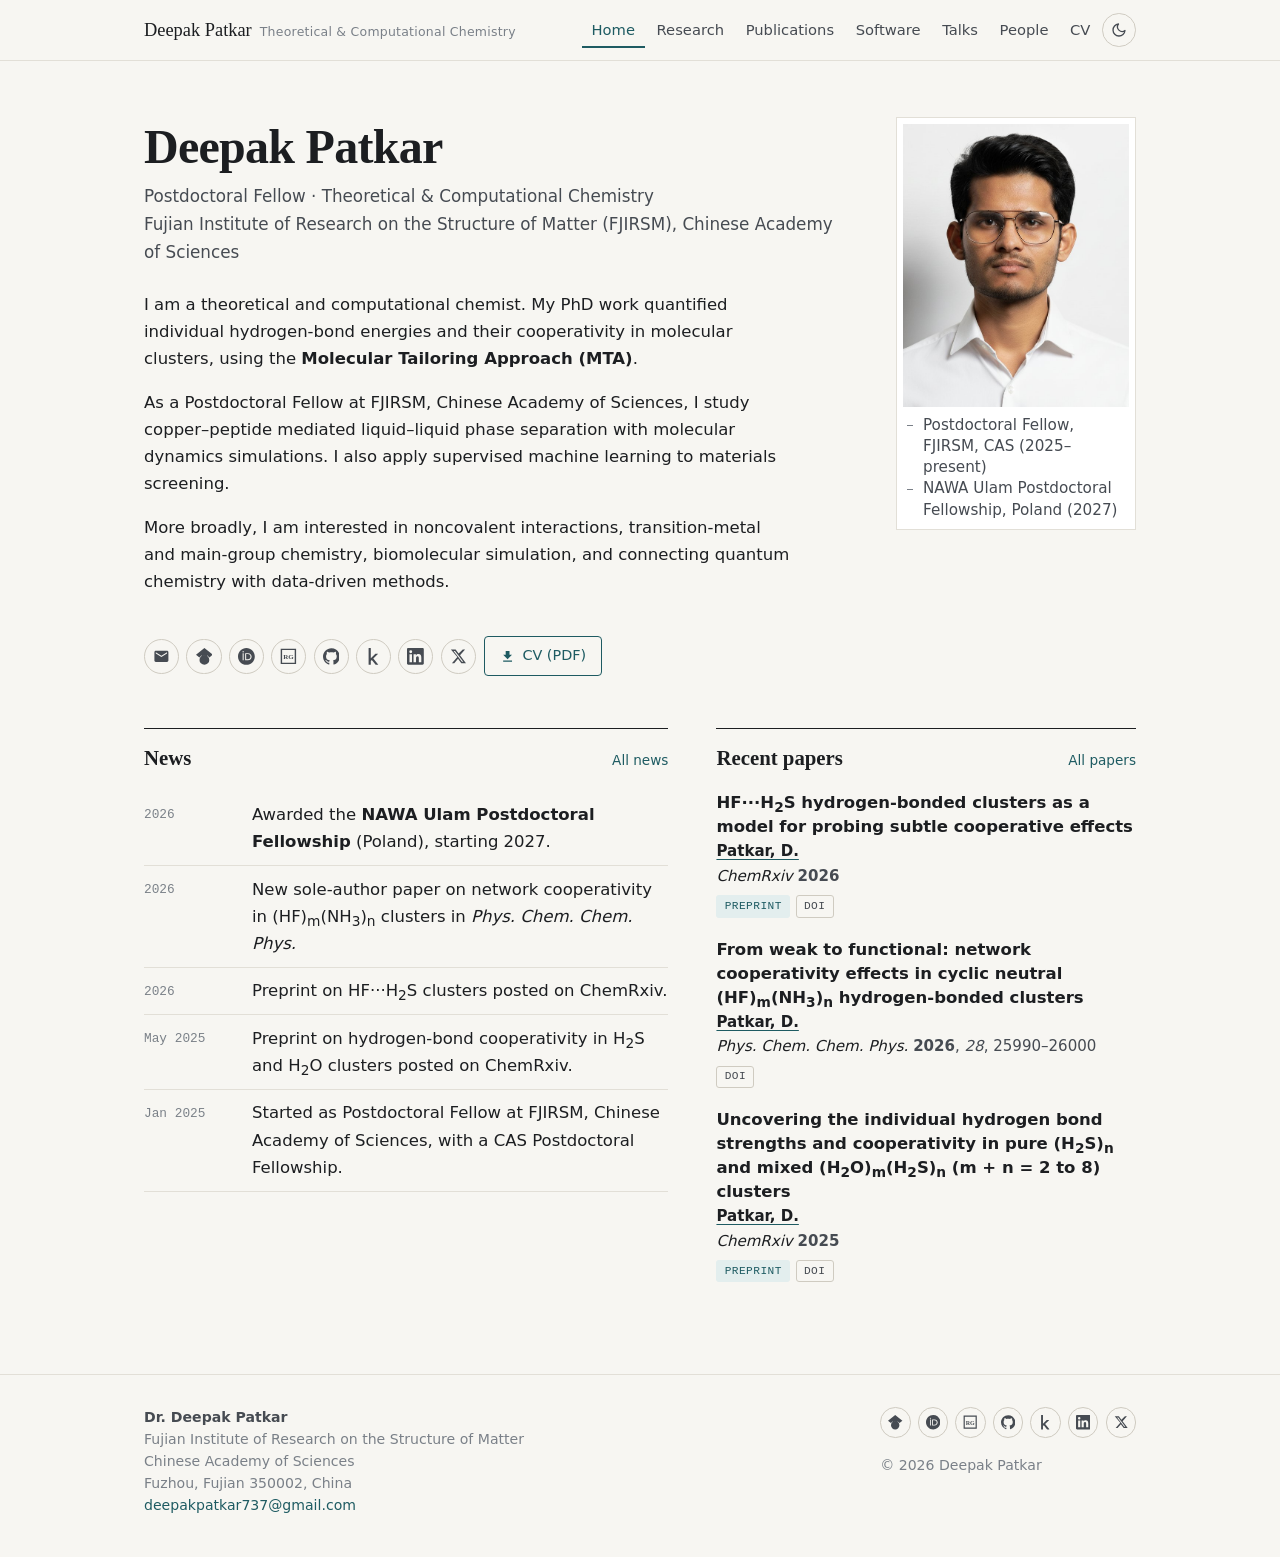
==== blog.html @ 8263b2f5 "Redesign site: multi-page layout driven by data files - One page per topic (home, research, publicat" ====
<!doctype html>
<html lang="en">
<head>
<meta charset="utf-8">
<meta name="viewport" content="width=device-width, initial-scale=1">
<title>Blog &middot; Deepak Patkar</title>
<meta name="description" content="Blog.">
<link rel="icon" href="assets/img/favicon.svg" type="image/svg+xml">
<link rel="stylesheet" href="assets/css/style.css">
<script>try{document.documentElement.dataset.theme=localStorage.getItem("theme")||(matchMedia("(prefers-color-scheme: dark)").matches?"dark":"light")}catch(e){}</script>
</head>
<body data-page="blog">
<a class="skip" href="#main">Skip to content</a>
<header class="site-header"></header>
<main id="main" class="wrap"><noscript>This site needs JavaScript. The <a href="DP_CV.pdf">CV (PDF)</a> has the same information.</noscript></main>
<footer class="site-footer"></footer>
<script src="data/config.js"></script>
<script src="data/profile.js"></script>
<script src="data/publications.js"></script>
<script src="data/news.js"></script>
<script src="data/talks.js"></script>
<script src="data/people.js"></script>
<script src="data/software.js"></script>
<script src="data/cv.js"></script>
<script src="data/later.js"></script>
<script src="assets/js/site.js"></script>
</body>
</html>
---- assets/css/style.css ----
/* ==========================================================================
   Deepak Patkar - site styles
   Colours and fonts are set once in :root below. Change them there.
   No external fonts: system fonts load fast everywhere, including China.
   ========================================================================== */

:root {
  --bg:        #f7f6f2;
  --surface:   #ffffff;
  --ink:       #1c1e21;
  --ink-2:     #464b52;
  --ink-3:     #7a8088;
  --rule:      #e2dfd7;
  --rule-2:    #cfcbc1;
  --accent:    #1e5b62;
  --accent-2:  #2c7a83;
  --accent-bg: #e3eeee;
  --mark:      #fff3c4;

  --serif: "Iowan Old Style", "Palatino Linotype", Palatino, "Book Antiqua", Georgia, "Noto Serif", serif;
  --sans:  system-ui, -apple-system, "Segoe UI", Roboto, "Helvetica Neue", Arial, "PingFang SC", "Microsoft YaHei", sans-serif;
  --mono:  ui-monospace, "Cascadia Mono", "SF Mono", Menlo, Consolas, monospace;

  --wide: 1040px;
  --text: 720px;
  --radius: 4px;
}

[data-theme="dark"] {
  --bg:        #131518;
  --surface:   #1a1d21;
  --ink:       #e7e5e0;
  --ink-2:     #b6bac0;
  --ink-3:     #8a9098;
  --rule:      #2a2e34;
  --rule-2:    #3a3f46;
  --accent:    #7cc1c8;
  --accent-2:  #9ad3d9;
  --accent-bg: #1d3033;
  --mark:      #4a4020;
}

*, *::before, *::after { box-sizing: border-box; }
html { -webkit-text-size-adjust: 100%; scroll-padding-top: 5rem; }
body {
  margin: 0;
  background: var(--bg);
  color: var(--ink);
  font: 16.5px/1.65 var(--sans);
  text-rendering: optimizeLegibility;
}
img { max-width: 100%; height: auto; display: block; }
a { color: var(--accent); text-decoration: none; }
a:hover { text-decoration: underline; text-underline-offset: 3px; }
:focus-visible { outline: 2px solid var(--accent); outline-offset: 2px; }
sub, sup { line-height: 0; }
h1, h2, h3 { font-family: var(--serif); font-weight: 600; line-height: 1.25; color: var(--ink); }
p { margin: 0 0 1em; }

.wrap { max-width: var(--wide); margin: 0 auto; padding: 0 1.5rem; }
.skip { position: absolute; left: -999px; }
.skip:focus { left: 1rem; top: 1rem; background: var(--surface); padding: .5rem 1rem; z-index: 10; }

/* ---------- header ---------- */
.site-header {
  position: sticky; top: 0; z-index: 5;
  background: color-mix(in srgb, var(--bg) 92%, transparent);
  backdrop-filter: saturate(1.2) blur(6px);
  border-bottom: 1px solid var(--rule);
}
.site-header .wrap { display: flex; align-items: center; gap: 1.5rem; height: 3.75rem; }
.brand { font-family: var(--serif); font-size: 1.15rem; color: var(--ink); white-space: nowrap; }
.brand:hover { text-decoration: none; }
.brand small { font-family: var(--sans); font-size: .78rem; color: var(--ink-3); margin-left: .5rem; letter-spacing: .02em; }
.nav { margin-left: auto; display: flex; gap: .15rem; align-items: center; }
.nav a { color: var(--ink-2); font-size: .92rem; padding: .35rem .6rem; border-radius: var(--radius); }
.nav a:hover { color: var(--ink); background: var(--rule); text-decoration: none; }
.nav a[aria-current="page"] { color: var(--accent); box-shadow: inset 0 -2px 0 var(--accent); border-radius: 0; }
.icon-btn {
  display: inline-grid; place-items: center; width: 2.1rem; height: 2.1rem;
  border: 1px solid var(--rule-2); border-radius: 50%; background: transparent; color: var(--ink-2); cursor: pointer;
}
.icon-btn:hover { color: var(--ink); border-color: var(--ink-3); }
.icon-btn svg { width: 1rem; height: 1rem; }
.menu-btn { display: none; margin-left: auto; font: inherit; font-size: .9rem; background: none; border: 1px solid var(--rule-2); border-radius: var(--radius); padding: .3rem .7rem; color: var(--ink); cursor: pointer; }

@media (max-width: 860px) {
  .menu-btn { display: block; }
  .nav { display: none; position: absolute; top: 3.75rem; left: 0; right: 0; flex-direction: column; align-items: stretch;
         background: var(--bg); border-bottom: 1px solid var(--rule); padding: .5rem 1.5rem 1rem; }
  .nav.open { display: flex; }
  .nav a { padding: .6rem 0; border-bottom: 1px solid var(--rule); border-radius: 0; }
  .nav a[aria-current="page"] { box-shadow: none; }
  .nav .icon-btn { margin-top: .75rem; }
}

/* ---------- page heading ---------- */
main.wrap { padding-top: 3.5rem; padding-bottom: 4.5rem; min-height: 60vh; }
[hidden] { display: none !important; }
.page-head { margin-bottom: 2.5rem; max-width: var(--text); }
.page-head h1 { font-size: clamp(2rem, 4vw, 2.6rem); margin: 0 0 .5rem; letter-spacing: -.01em; }
.page-head p { color: var(--ink-2); margin: 0; font-size: 1.05rem; }

.section { margin-top: 3.25rem; }
.section > h2 {
  font-size: 1.3rem; margin: 0 0 1.25rem; padding-top: 1rem;
  border-top: 1px solid var(--ink); display: flex; align-items: baseline; gap: 1rem;
}
.section > h2 .more { margin-left: auto; font-family: var(--sans); font-size: .85rem; font-weight: 400; }
.muted { color: var(--ink-3); }
.small { font-size: .88rem; }

/* ---------- home ---------- */
.intro { display: grid; grid-template-columns: minmax(0, 1fr) 240px; gap: 3rem; align-items: start; }
.intro h1 { font-size: clamp(2.2rem, 5vw, 3rem); margin: 0; letter-spacing: -.015em; }
.intro .role { margin: .4rem 0 1.5rem; color: var(--ink-2); font-size: 1.05rem; }
.intro .role a { color: inherit; border-bottom: 1px solid var(--rule-2); }
.intro .role a:hover { text-decoration: none; border-color: var(--accent); }
.intro .about p { max-width: 62ch; }
.portrait { margin: 0; border: 1px solid var(--rule); background: var(--surface); padding: 6px; }
.portrait img { aspect-ratio: 4 / 5; object-fit: cover; width: 100%; }
.portrait figcaption { font-size: .8rem; color: var(--ink-3); padding: .5rem .25rem .1rem; line-height: 1.4; }
@media (max-width: 760px) {
  .intro { grid-template-columns: 1fr; gap: 1.5rem; }
  .intro .portrait { max-width: 200px; order: -1; }
}

.links { display: flex; flex-wrap: wrap; gap: .45rem; margin: 1.5rem 0 0; padding: 0; list-style: none; align-items: center; }
.links a { display: inline-grid; place-items: center; width: 2.2rem; height: 2.2rem; border: 1px solid var(--rule-2); border-radius: 50%; color: var(--ink-2); }
.links a:hover { color: var(--accent); border-color: var(--accent); text-decoration: none; }
.links svg { width: 1.05rem; height: 1.05rem; fill: currentColor; }
.btn {
  display: inline-flex; align-items: center; gap: .45rem; font-size: .9rem; padding: .45rem .95rem;
  border: 1px solid var(--accent); color: var(--accent); border-radius: var(--radius); background: transparent;
}
.btn:hover { background: var(--accent); color: var(--bg); text-decoration: none; }
.btn svg { width: .95rem; height: .95rem; fill: currentColor; }
.links .btn { margin-left: .4rem; }

.notice { border-left: 3px solid var(--accent); background: var(--accent-bg); padding: .8rem 1rem; margin: 2rem 0 0; }
.notice p { margin: 0; }

.two-col { display: grid; grid-template-columns: minmax(0, 1.25fr) minmax(0, 1fr); gap: 3rem; }
@media (max-width: 860px) { .two-col { grid-template-columns: 1fr; gap: 0; } }

.currently { list-style: none; padding: 0; margin: 1.25rem 0 0; font-size: .95rem; color: var(--ink-2); }
.currently li { padding-left: 1rem; position: relative; }
.currently li::before { content: ""; position: absolute; left: 0; top: .7em; width: .4rem; height: 1px; background: var(--ink-3); }

/* ---------- dated rows (news, CV, talks) ---------- */
.rows { list-style: none; margin: 0; padding: 0; }
.rows > li { display: grid; grid-template-columns: 8.5rem minmax(0, 1fr); gap: 1.25rem; padding: .85rem 0; border-bottom: 1px solid var(--rule); }
.rows > li:first-child { padding-top: 0; }
.rows .when { font-family: var(--mono); font-size: .8rem; color: var(--ink-3); padding-top: .2rem; }
.rows .what { font-weight: 600; }
.rows .where { color: var(--ink-2); }
.rows .detail { color: var(--ink-2); font-size: .94rem; margin-top: .25rem; }
.rows.compact > li { grid-template-columns: 5.5rem minmax(0, 1fr); padding: .6rem 0; }
@media (max-width: 560px) {
  .rows > li, .rows.compact > li { grid-template-columns: 1fr; gap: .1rem; }
}

/* ---------- publications ---------- */
.stats { display: flex; flex-wrap: wrap; gap: 2.5rem; margin: 0 0 2rem; padding: 1rem 0; border-top: 1px solid var(--rule); border-bottom: 1px solid var(--rule); }
.stats div { display: flex; flex-direction: column; }
.stats b { font-family: var(--serif); font-size: 1.9rem; font-weight: 600; line-height: 1.1; }
.stats span { font-size: .82rem; color: var(--ink-3); }
.stats .note { margin-left: auto; align-self: end; font-size: .8rem; color: var(--ink-3); }

.controls { display: flex; flex-wrap: wrap; gap: .75rem; align-items: center; margin-bottom: 1.5rem; }
.controls input[type="search"], .controls select {
  font: inherit; font-size: .92rem; color: var(--ink); background: var(--surface);
  border: 1px solid var(--rule-2); border-radius: var(--radius); padding: .45rem .7rem;
}
.controls input[type="search"] { flex: 1 1 260px; }
.chips { display: flex; gap: .35rem; flex-wrap: wrap; }
.chip {
  font: inherit; font-size: .85rem; padding: .3rem .75rem; border-radius: 99px; cursor: pointer;
  border: 1px solid var(--rule-2); background: transparent; color: var(--ink-2);
}
.chip[aria-pressed="true"] { background: var(--ink); border-color: var(--ink); color: var(--bg); }

.year-group { display: grid; grid-template-columns: 5rem minmax(0, 1fr); gap: 1.25rem; border-top: 1px solid var(--rule); padding-top: 1rem; margin-top: 1rem; }
.year-group > h3 { font-size: 1.35rem; color: var(--ink-3); margin: 0; font-weight: 500; }
@media (max-width: 560px) { .year-group { grid-template-columns: 1fr; gap: .25rem; } }
.pubs { list-style: none; margin: 0; padding: 0; counter-reset: none; }
.pub { padding: 0 0 1.25rem; position: relative; }
.pub .n { position: absolute; left: -2.5rem; top: .1rem; font-family: var(--mono); font-size: .78rem; color: var(--ink-3); width: 2rem; text-align: right; }
@media (max-width: 1140px) { .pub .n { position: static; display: inline; margin-right: .4rem; } }
.pub .title { font-weight: 600; color: var(--ink); line-height: 1.45; }
.pub .authors { color: var(--ink-2); font-size: .94rem; }
.pub .authors .me { color: var(--ink); font-weight: 600; text-decoration: underline; text-decoration-color: var(--accent); text-underline-offset: 3px; }
.pub .venue { font-size: .94rem; color: var(--ink-2); }
.pub .venue em { color: var(--ink); }
.pub .actions { display: flex; flex-wrap: wrap; gap: .35rem; margin-top: .4rem; align-items: center; }
.tag {
  font-family: var(--mono); font-size: .7rem; letter-spacing: .04em; text-transform: uppercase;
  padding: .12rem .45rem; border: 1px solid var(--rule-2); border-radius: 3px; color: var(--ink-2); background: transparent;
  cursor: pointer; line-height: 1.5;
}
a.tag:hover, button.tag:hover { border-color: var(--accent); color: var(--accent); text-decoration: none; }
.tag.flag { border-color: transparent; background: var(--accent-bg); color: var(--accent); cursor: default; }
.bib { display: none; margin: .6rem 0 0; padding: .75rem; font: .78rem/1.5 var(--mono); background: var(--surface); border: 1px solid var(--rule); overflow-x: auto; white-space: pre; }
.bib.open { display: block; }
.empty { color: var(--ink-3); padding: 1rem 0; }

/* ---------- research ---------- */
.theme { display: grid; grid-template-columns: minmax(0, 1fr) 200px; gap: 2rem; padding: 1.75rem 0; border-top: 1px solid var(--rule); }
.theme:first-of-type { border-top: 1px solid var(--ink); }
.theme h2 { font-size: 1.35rem; margin: 0 0 .25rem; }
.theme .period { font-family: var(--mono); font-size: .78rem; color: var(--ink-3); margin-bottom: .75rem; }
.theme p { color: var(--ink-2); max-width: 64ch; }
.theme figure { margin: 0; border: 1px solid var(--rule); background: #fff; padding: 6px; align-self: start; }
.keywords { display: flex; flex-wrap: wrap; gap: .35rem; margin: .5rem 0 0; padding: 0; list-style: none; }
.keywords li { font-size: .8rem; color: var(--ink-2); border: 1px solid var(--rule-2); border-radius: 99px; padding: .05rem .6rem; }
.theme details { margin-top: 1rem; font-size: .92rem; }
.theme summary { cursor: pointer; color: var(--accent); }
.theme details ol { padding-left: 1.2rem; color: var(--ink-2); }
.theme details li { margin: .4rem 0; }
@media (max-width: 700px) { .theme { grid-template-columns: 1fr; } .theme figure { max-width: 220px; } }

/* ---------- cards (software, people) ---------- */
.grid { display: grid; grid-template-columns: repeat(auto-fill, minmax(290px, 1fr)); gap: 1.25rem; }
.card { background: var(--surface); border: 1px solid var(--rule); border-radius: var(--radius); padding: 1.25rem 1.35rem; }
.card h3 { margin: 0 0 .15rem; font-size: 1.15rem; }
.card .meta { font-size: .82rem; color: var(--ink-3); margin-bottom: .6rem; }
.card p { color: var(--ink-2); font-size: .95rem; }
.card .actions { display: flex; gap: .5rem; flex-wrap: wrap; }

.person { display: grid; grid-template-columns: 76px minmax(0, 1fr); gap: 1rem; align-items: start; }
.person img { width: 76px; height: 92px; object-fit: cover; border-radius: 3px; background: var(--rule); }
.person .ph { width: 76px; height: 92px; border-radius: 3px; background: var(--rule); display: grid; place-items: center; font-family: var(--serif); color: var(--ink-3); font-size: 1.4rem; }
.person h3 { font-size: 1.05rem; margin: 0; }
.person .role { font-family: var(--mono); font-size: .7rem; text-transform: uppercase; letter-spacing: .05em; color: var(--accent); }
.person .org { font-size: .88rem; color: var(--ink-2); line-height: 1.45; margin: .15rem 0 .45rem; }
.person .plinks { font-size: .85rem; display: flex; flex-wrap: wrap; gap: .2rem .8rem; }
.person .mail { font-size: .78rem; color: var(--ink-3); font-family: var(--mono); overflow-wrap: anywhere; margin-top: .2rem; }

.gallery { display: grid; grid-template-columns: repeat(auto-fill, minmax(220px, 1fr)); gap: 1rem; }
.gallery figure { margin: 0; }
.gallery img { width: 100%; aspect-ratio: 4/3; object-fit: cover; border: 1px solid var(--rule); background: #fff; }
.gallery figcaption { font-size: .85rem; color: var(--ink-3); margin-top: .35rem; }

/* ---------- blog ---------- */
.post { max-width: var(--text); padding: 1.5rem 0 2rem; border-top: 1px solid var(--rule); }
.post h2 { margin: 0 0 .25rem; font-size: 1.5rem; }
.post .meta { font-family: var(--mono); font-size: .78rem; color: var(--ink-3); margin-bottom: 1rem; }
.post img { max-width: 260px; border: 1px solid var(--rule); background: #fff; margin: 0 0 1rem; }
.post .refs { font-size: .85rem; color: var(--ink-3); border-top: 1px dashed var(--rule-2); padding-top: .6rem; }

/* ---------- footer ---------- */
.site-footer { border-top: 1px solid var(--rule); padding: 2rem 0 2.5rem; font-size: .88rem; color: var(--ink-3); }
.site-footer .wrap { display: flex; flex-wrap: wrap; gap: 1.5rem 3rem; justify-content: space-between; }
.site-footer address { font-style: normal; line-height: 1.55; }
.site-footer strong { color: var(--ink-2); font-weight: 600; }
.site-footer .links { margin: 0; }
.site-footer .links a { width: 1.9rem; height: 1.9rem; }
.site-footer .links svg { width: .9rem; height: .9rem; }

@media print {
  .site-header, .site-footer, .controls, .actions, .links { display: none !important; }
  body { background: #fff; font-size: 11pt; }
}

/* keep the menu on one line */
.nav a { white-space: nowrap; }
@media (max-width: 1180px) { .brand small { display: none; } }
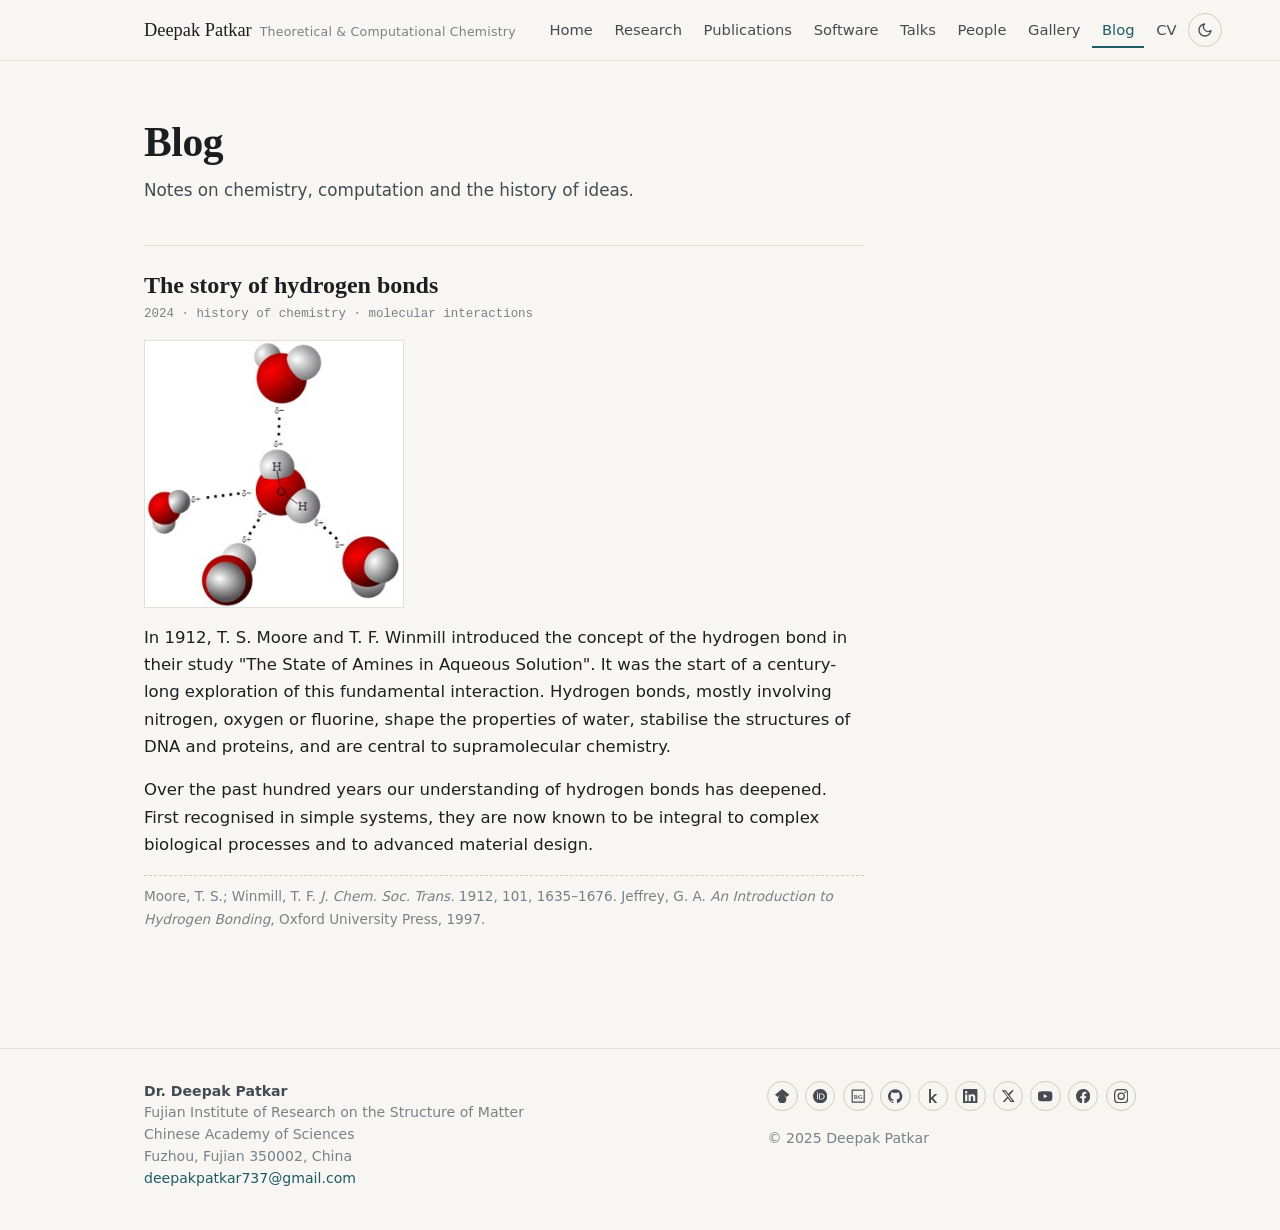
==== commit 4af3fbc5: "Home title, new portrait, research rewrite, gallery and blog pages - Home: 'Dr. Deepak Patkar', 'PhD" ====
--- a/blog.html
+++ b/blog.html
@@ -23,6 +23,7 @@
 <script src="data/software.js"></script>
 <script src="data/cv.js"></script>
 <script src="data/later.js"></script>
+<script src="data/gallery.js"></script>
 <script src="assets/js/site.js"></script>
 </body>
 </html>
--- a/assets/css/style.css
+++ b/assets/css/style.css
@@ -265,3 +265,18 @@
 /* keep the menu on one line */
 .nav a { white-space: nowrap; }
 @media (max-width: 1180px) { .brand small { display: none; } }
+.theme.no-img { grid-template-columns: 1fr; }
+.theme.no-img p { max-width: 75ch; }
+
+/* people: larger portraits */
+.people-grid { grid-template-columns: repeat(auto-fill, minmax(330px, 1fr)); }
+.person { grid-template-columns: 118px minmax(0, 1fr); gap: 1.15rem; }
+.person img, .person .ph { width: 118px; height: 148px; object-fit: cover; object-position: 50% 20%; border-radius: 4px; border: 1px solid var(--rule); }
+
+/* gallery zoom */
+.gallery a { display: block; }
+.gallery a:hover img { border-color: var(--accent); }
+dialog.zoom { border: 0; padding: 0; background: transparent; max-width: 94vw; max-height: 92vh; }
+dialog.zoom::backdrop { background: rgba(10, 12, 14, .82); }
+dialog.zoom img { max-width: 94vw; max-height: 88vh; object-fit: contain; }
+dialog.zoom .icon-btn { position: fixed; top: 1rem; right: 1rem; background: var(--bg); font-size: 1.3rem; }
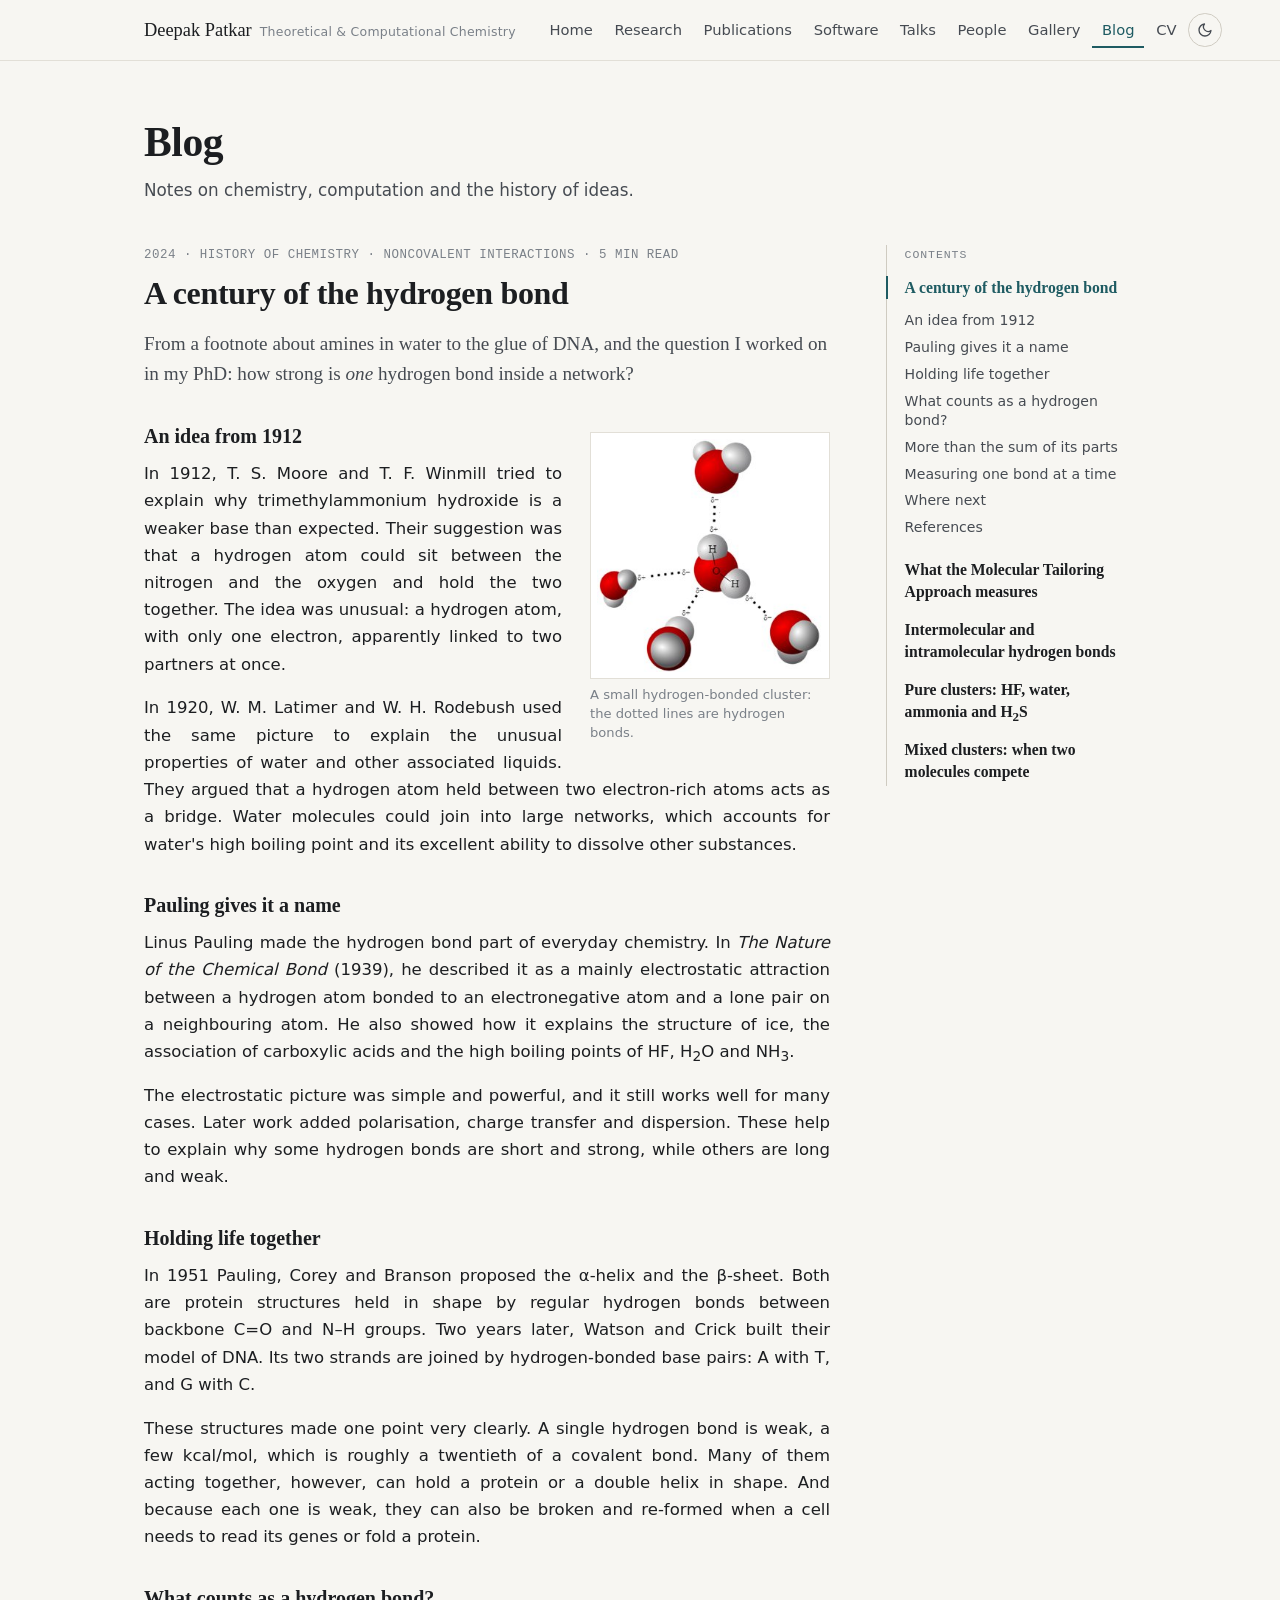
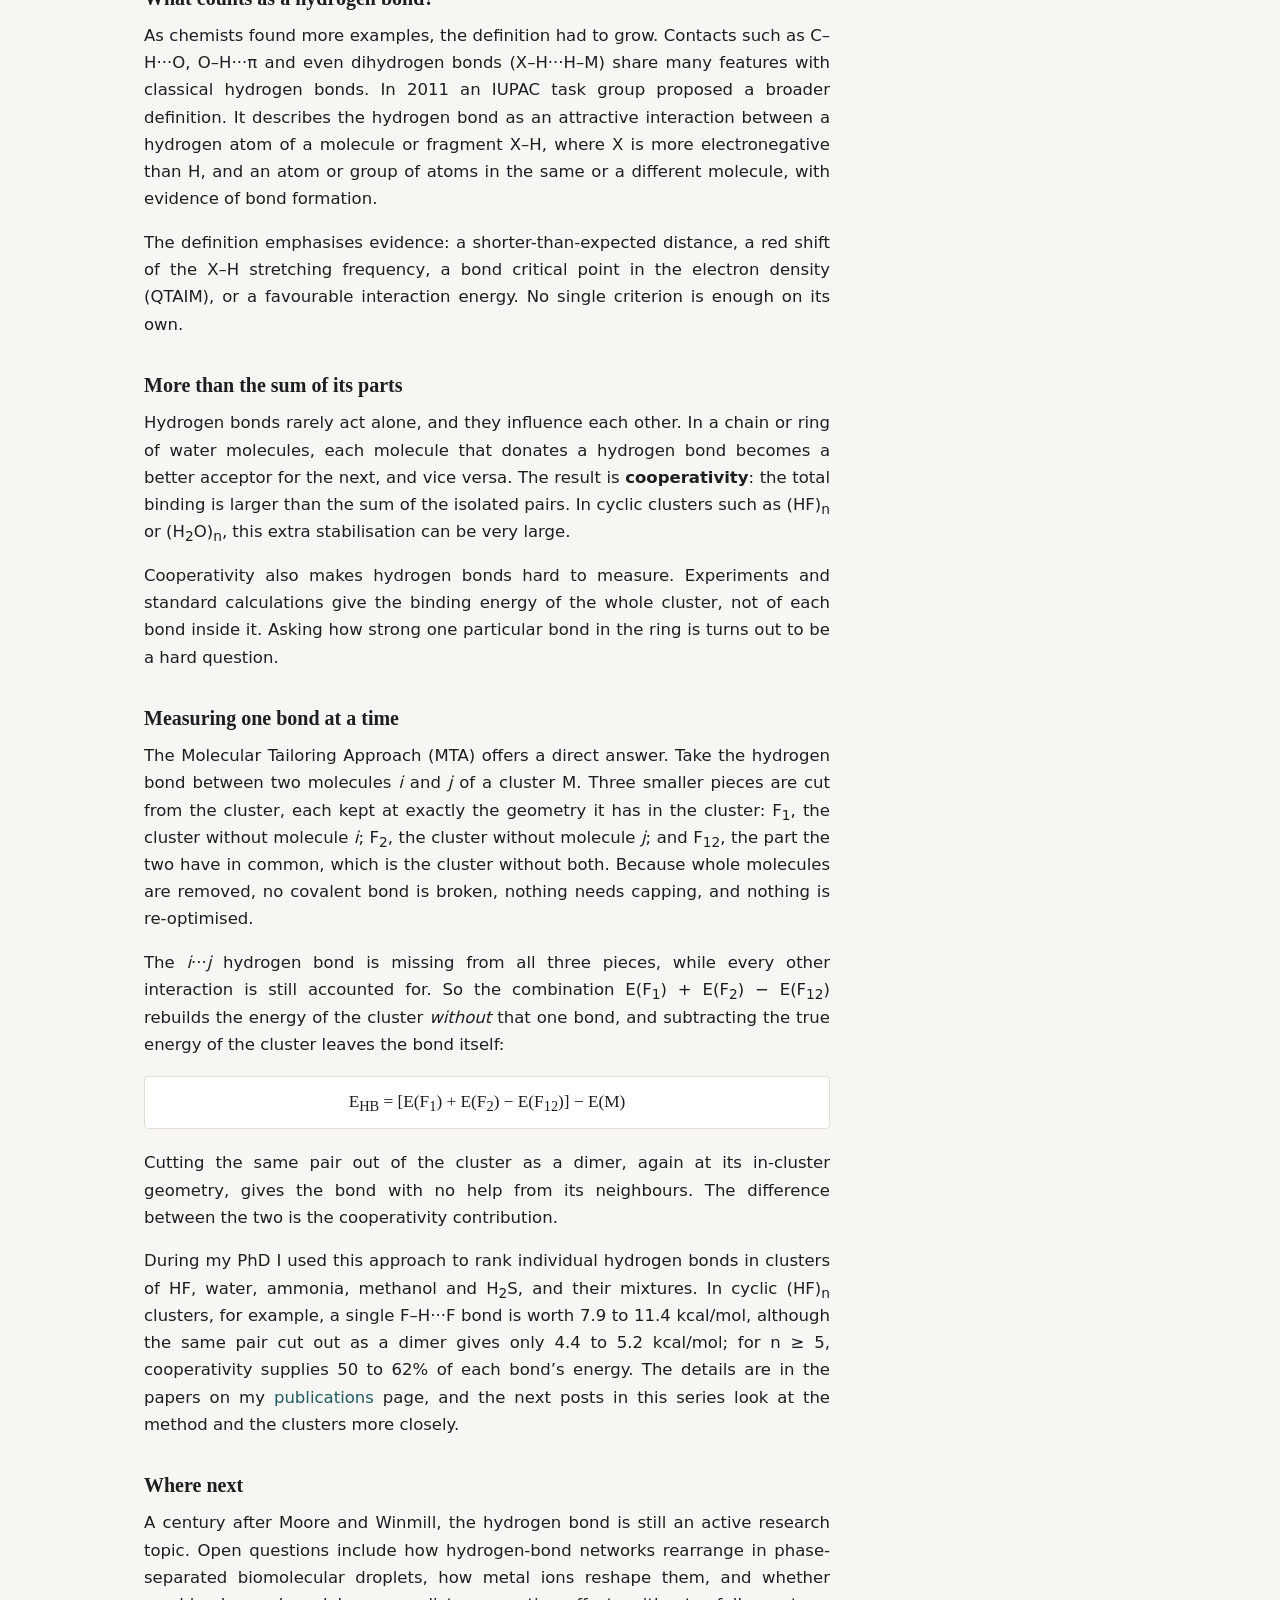
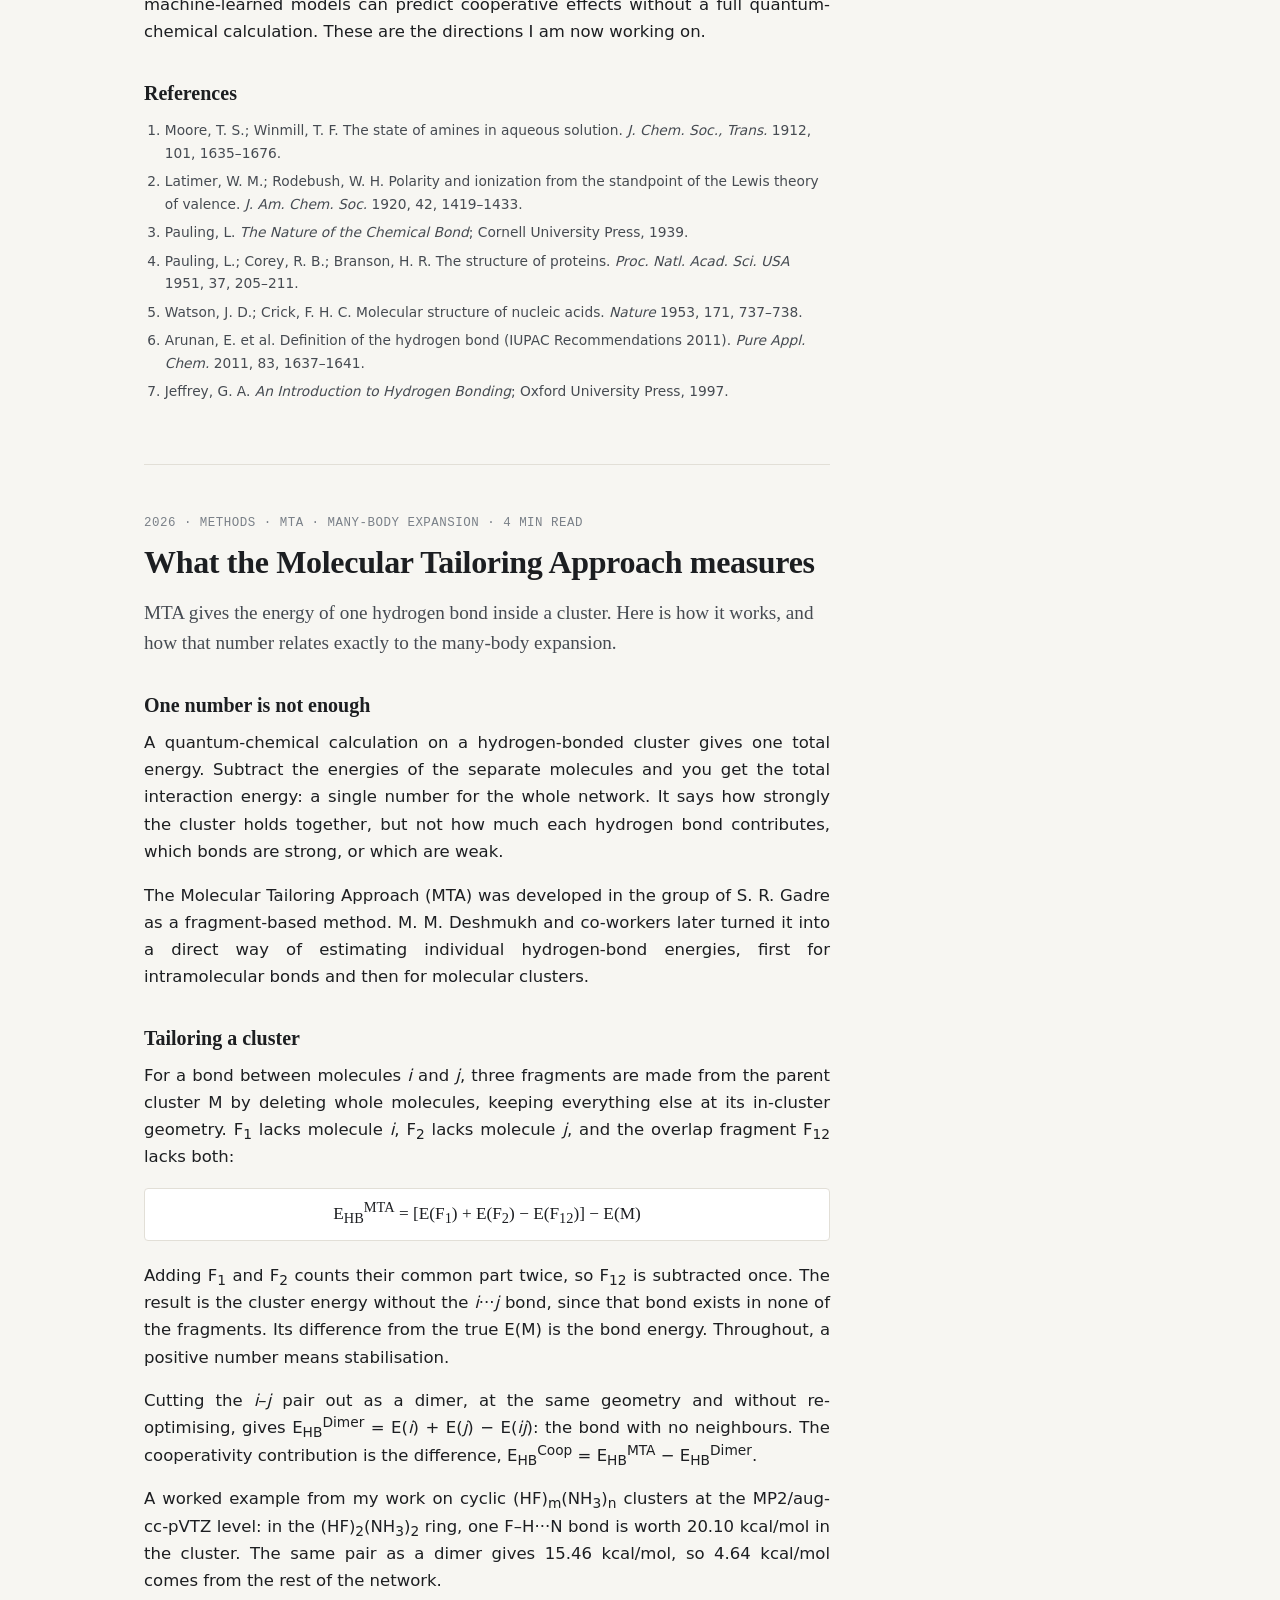
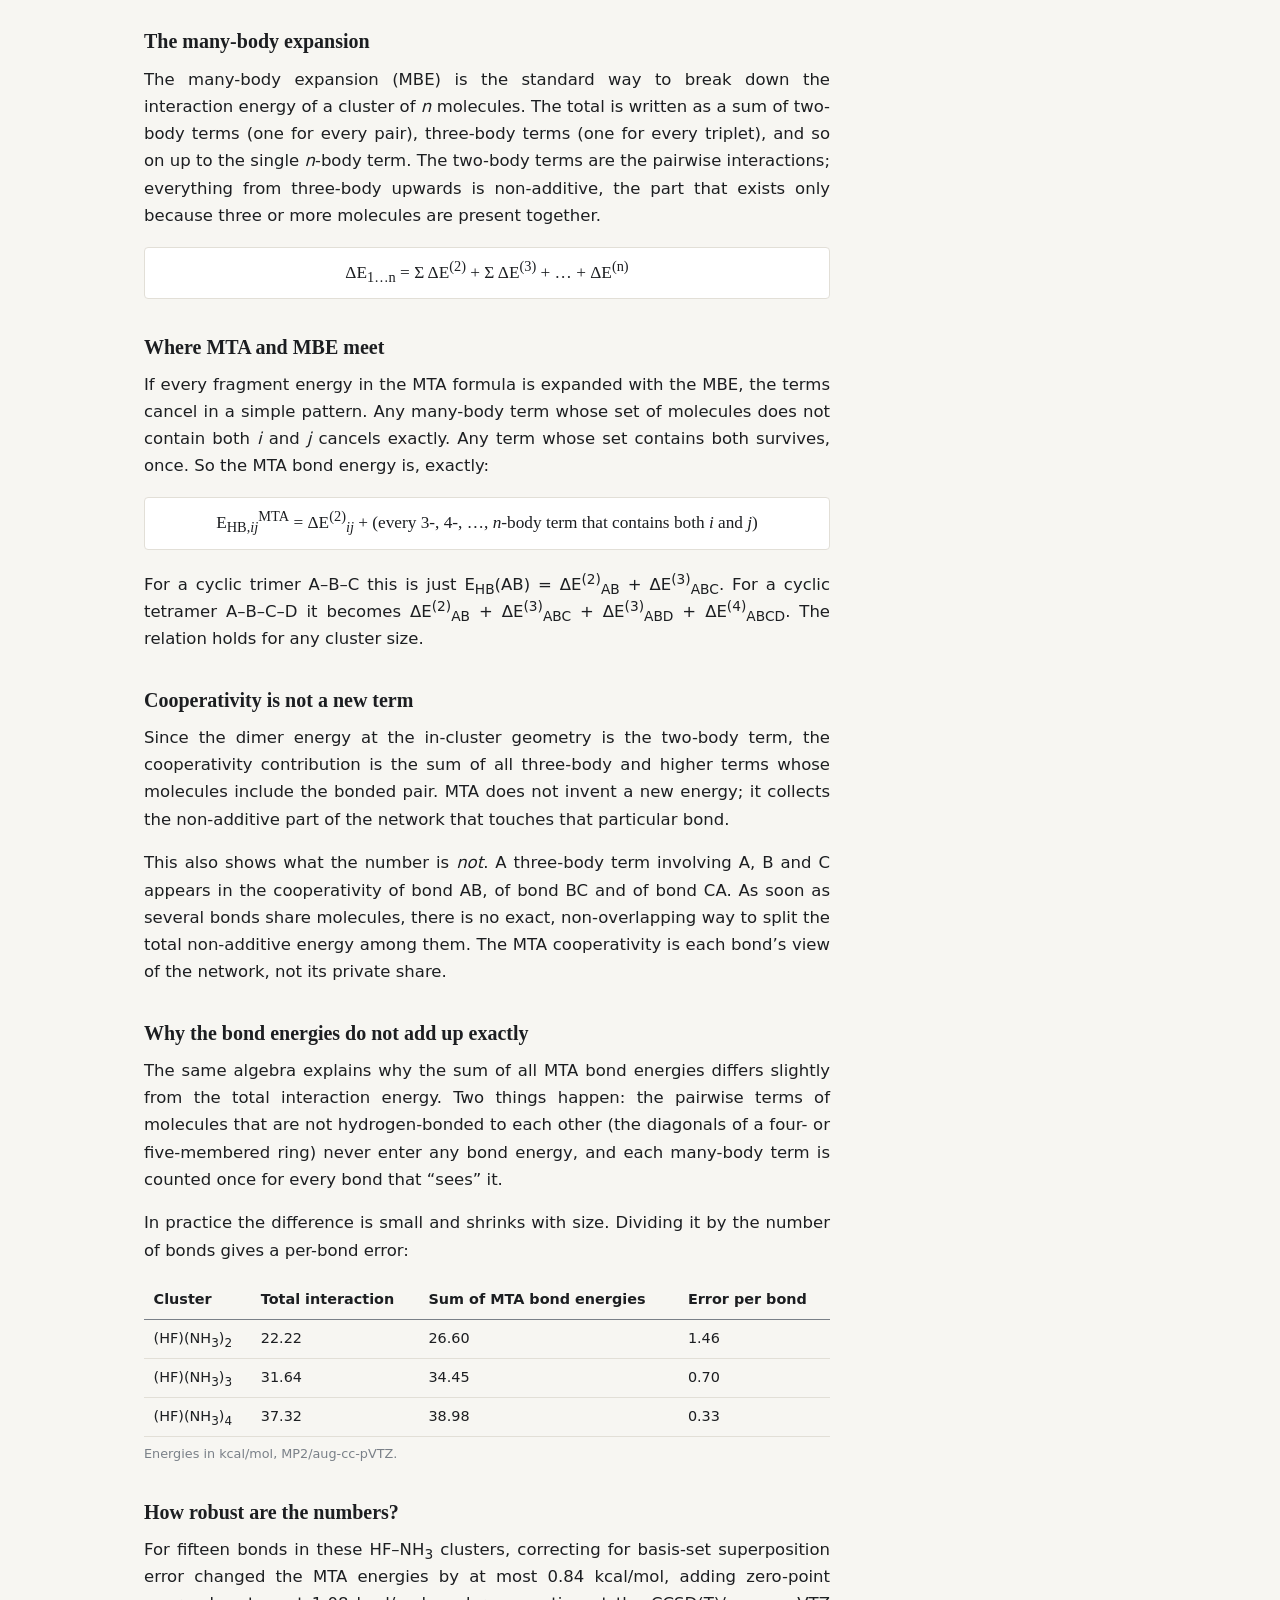
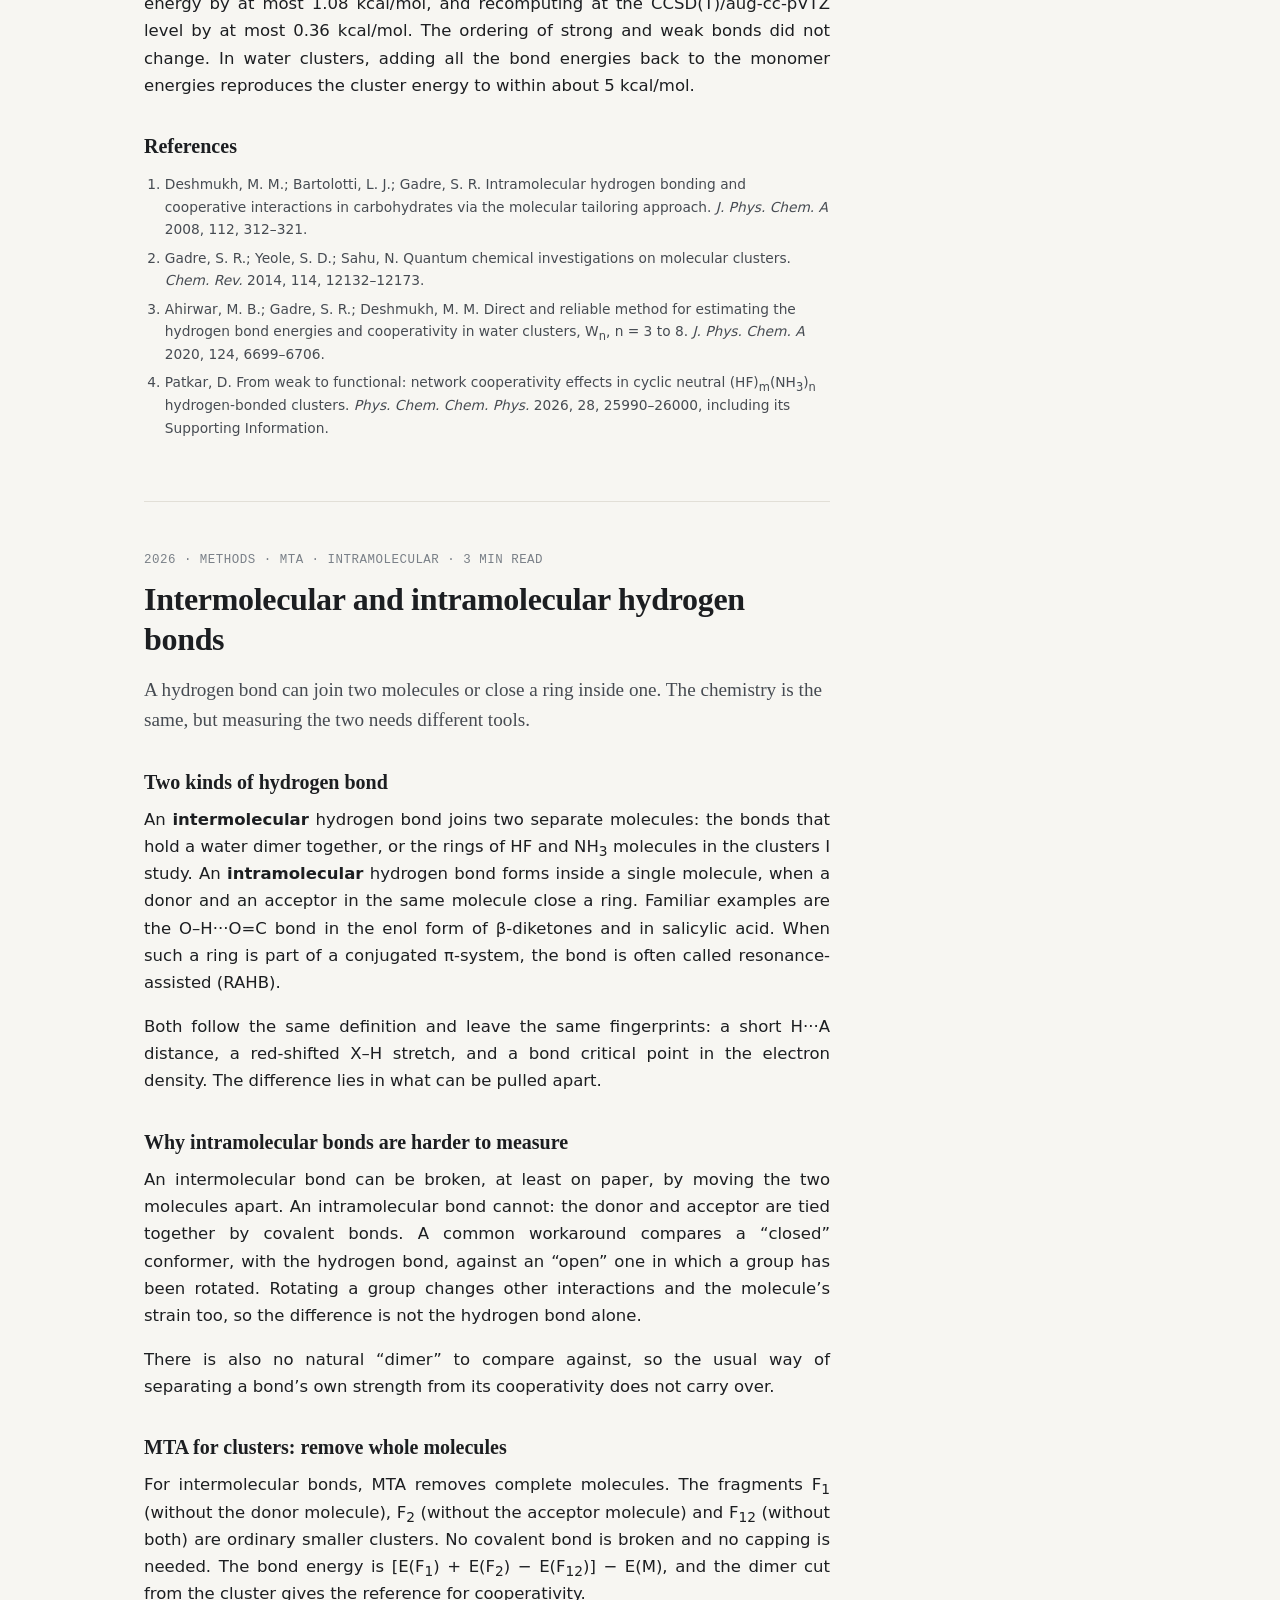
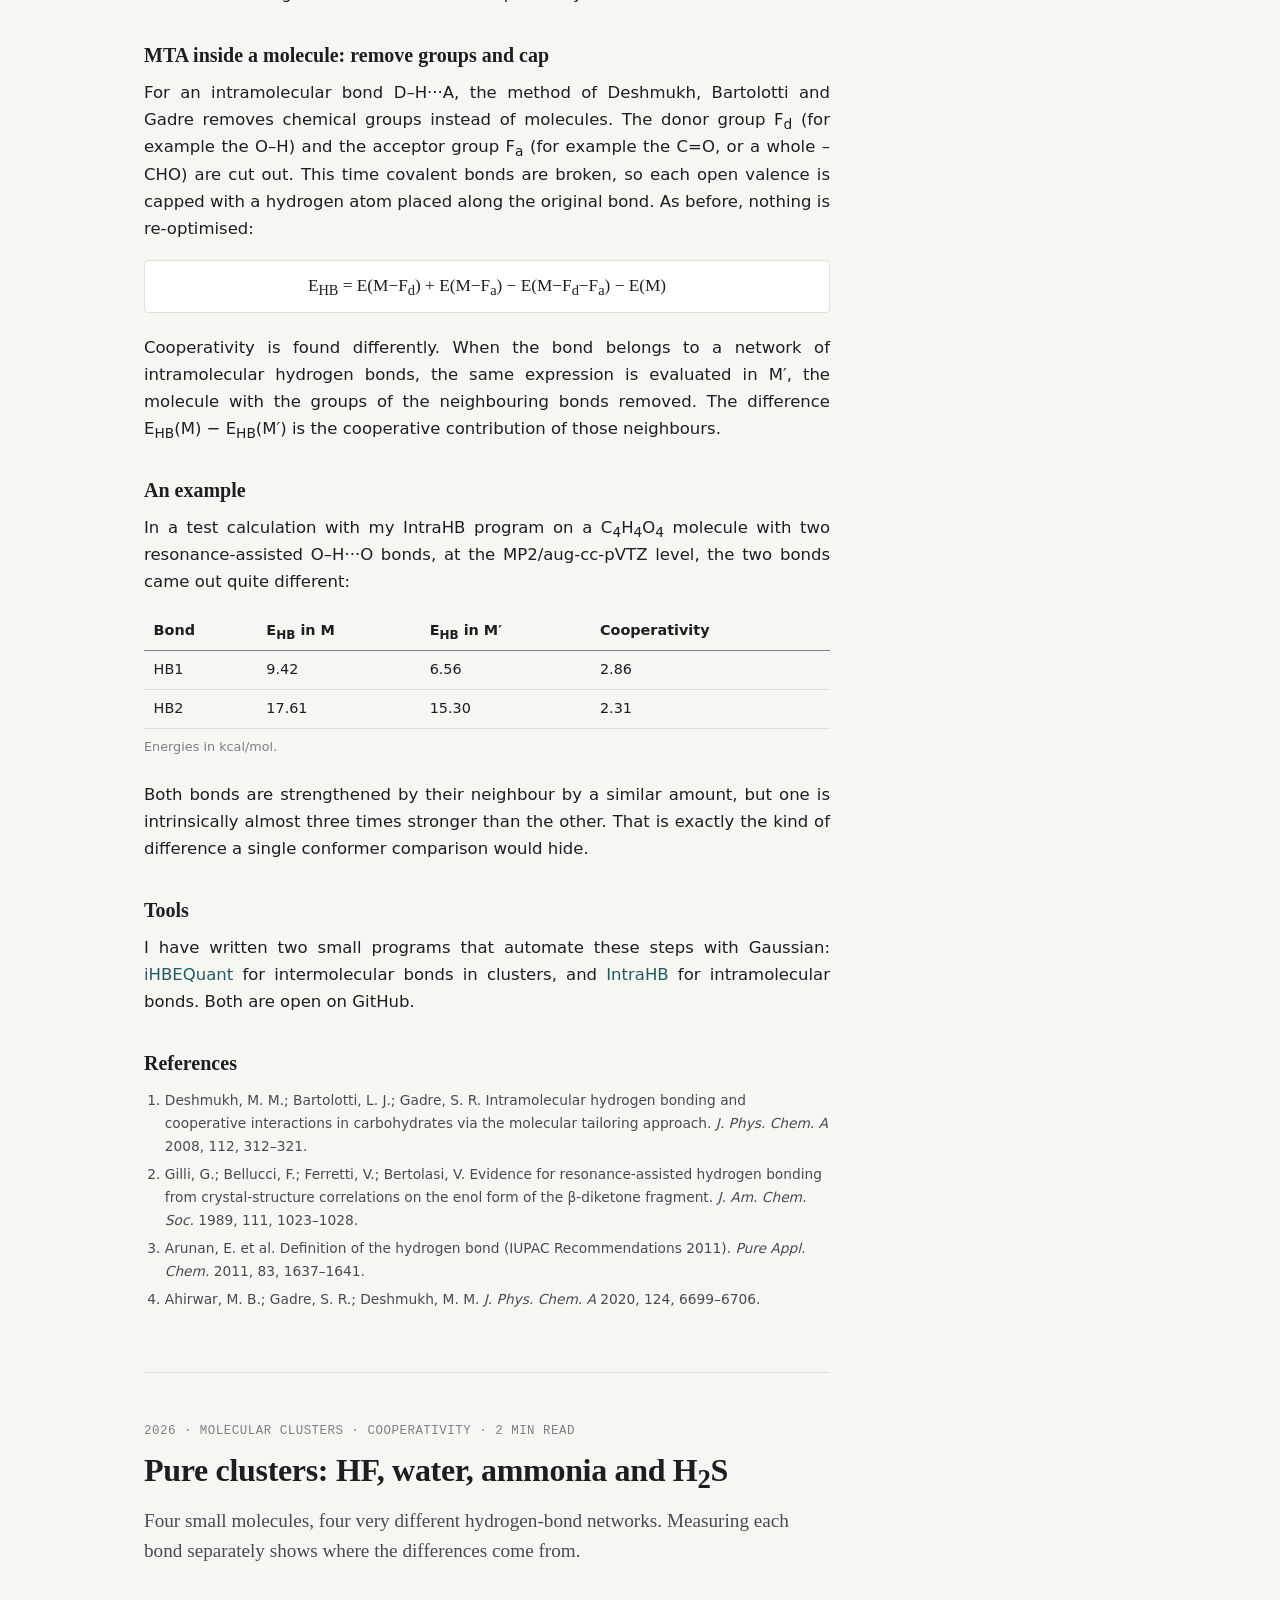
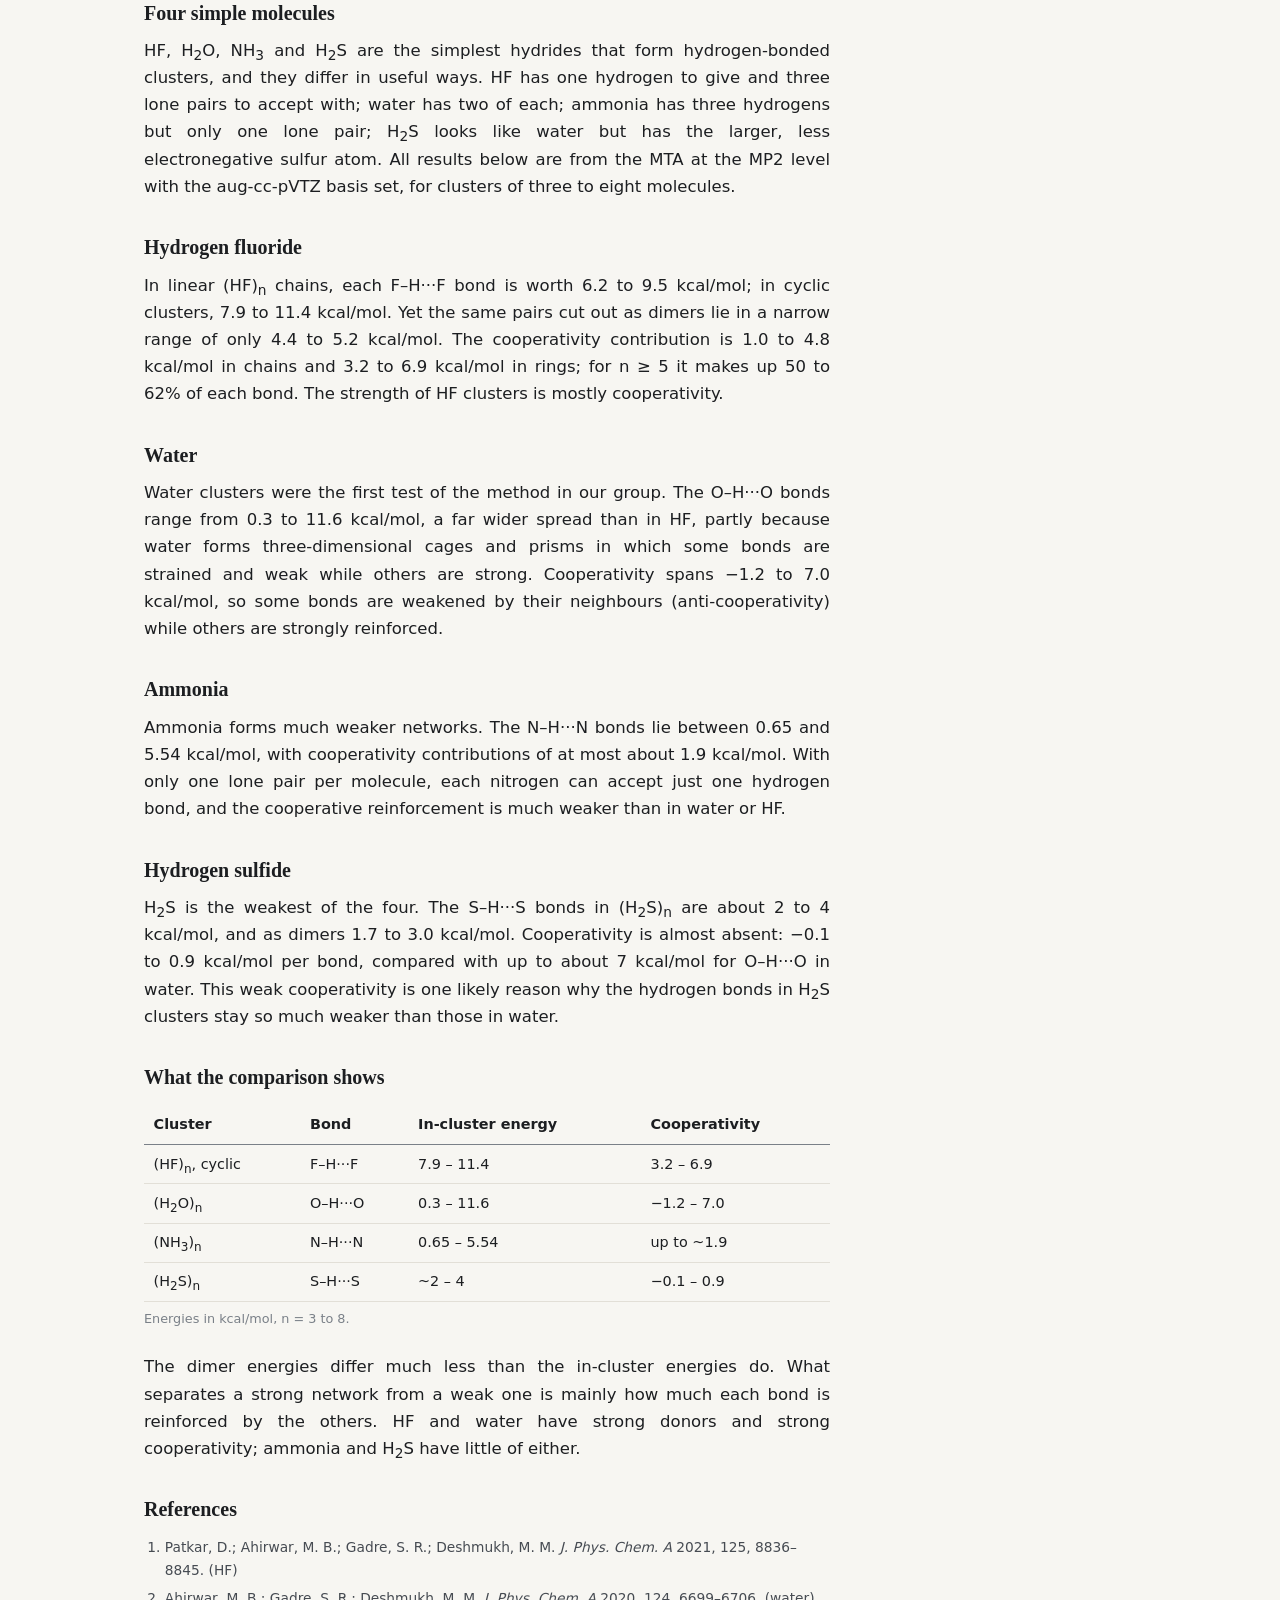
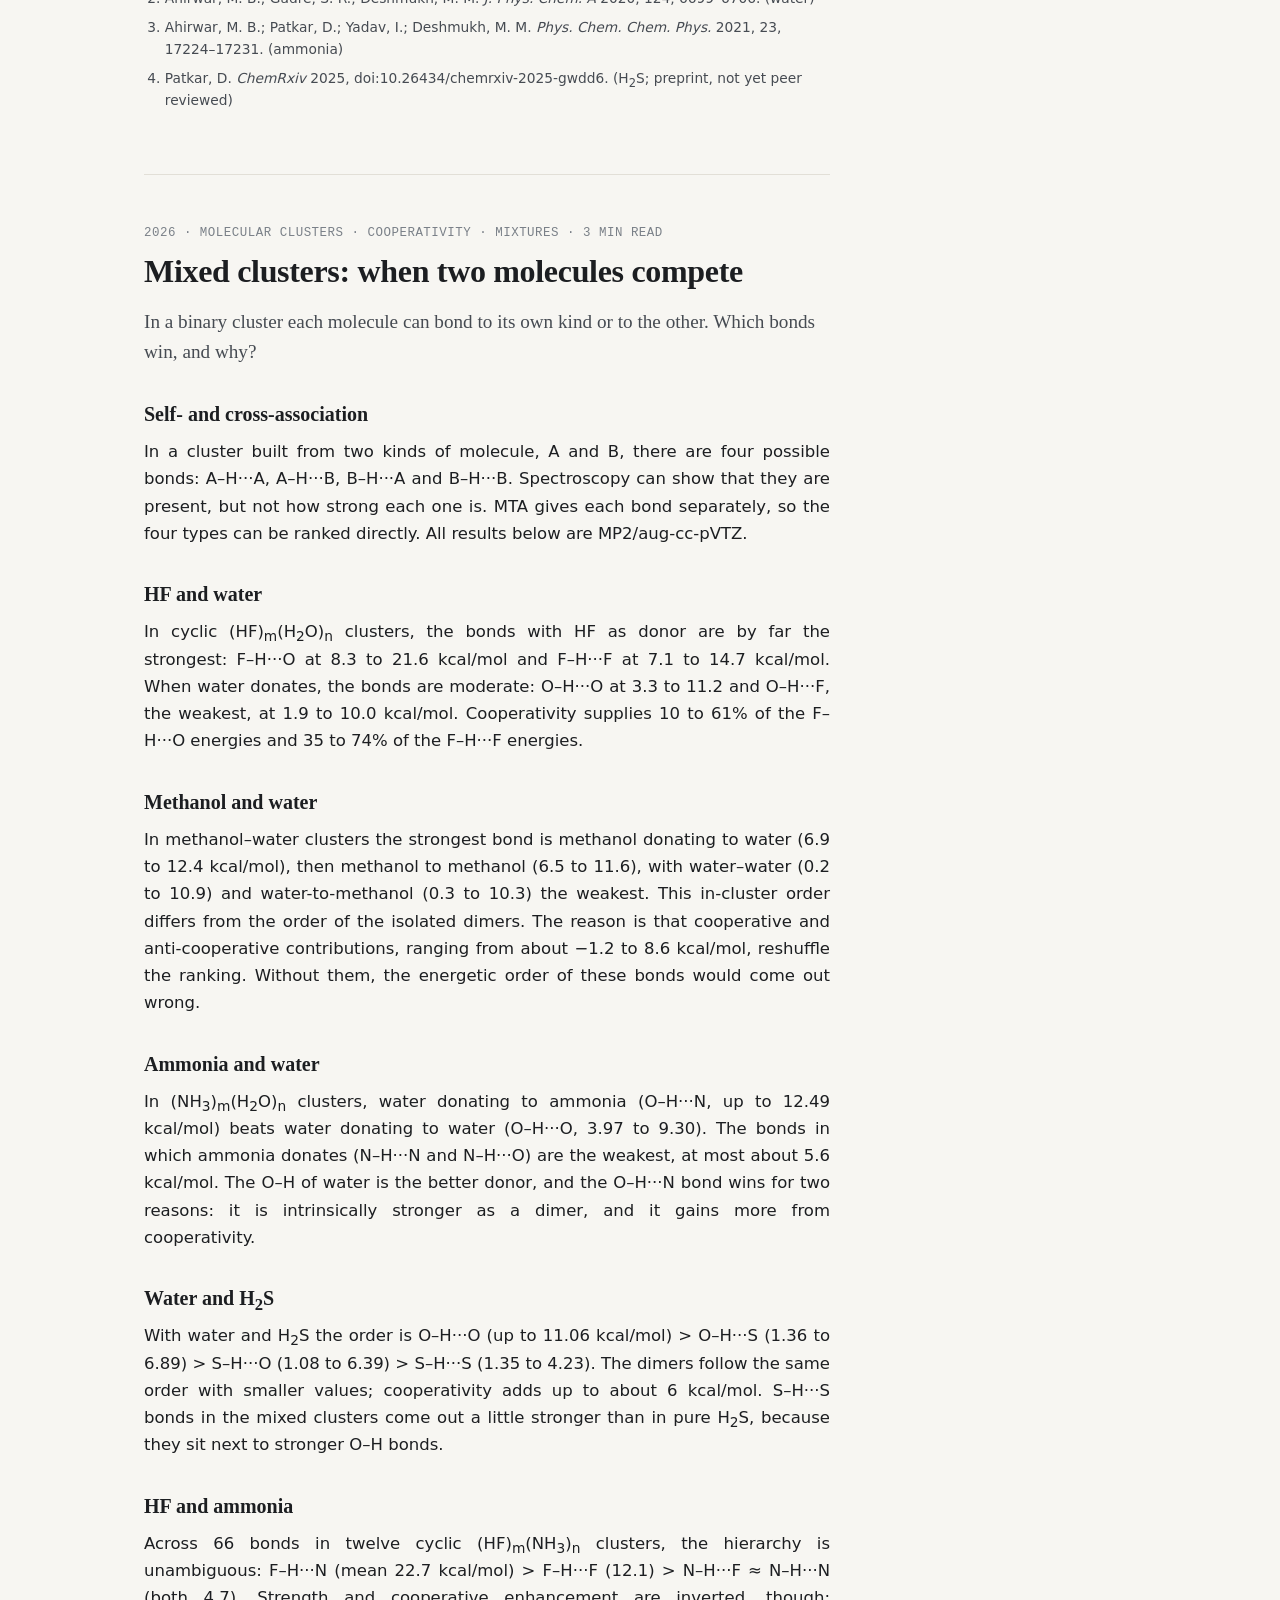
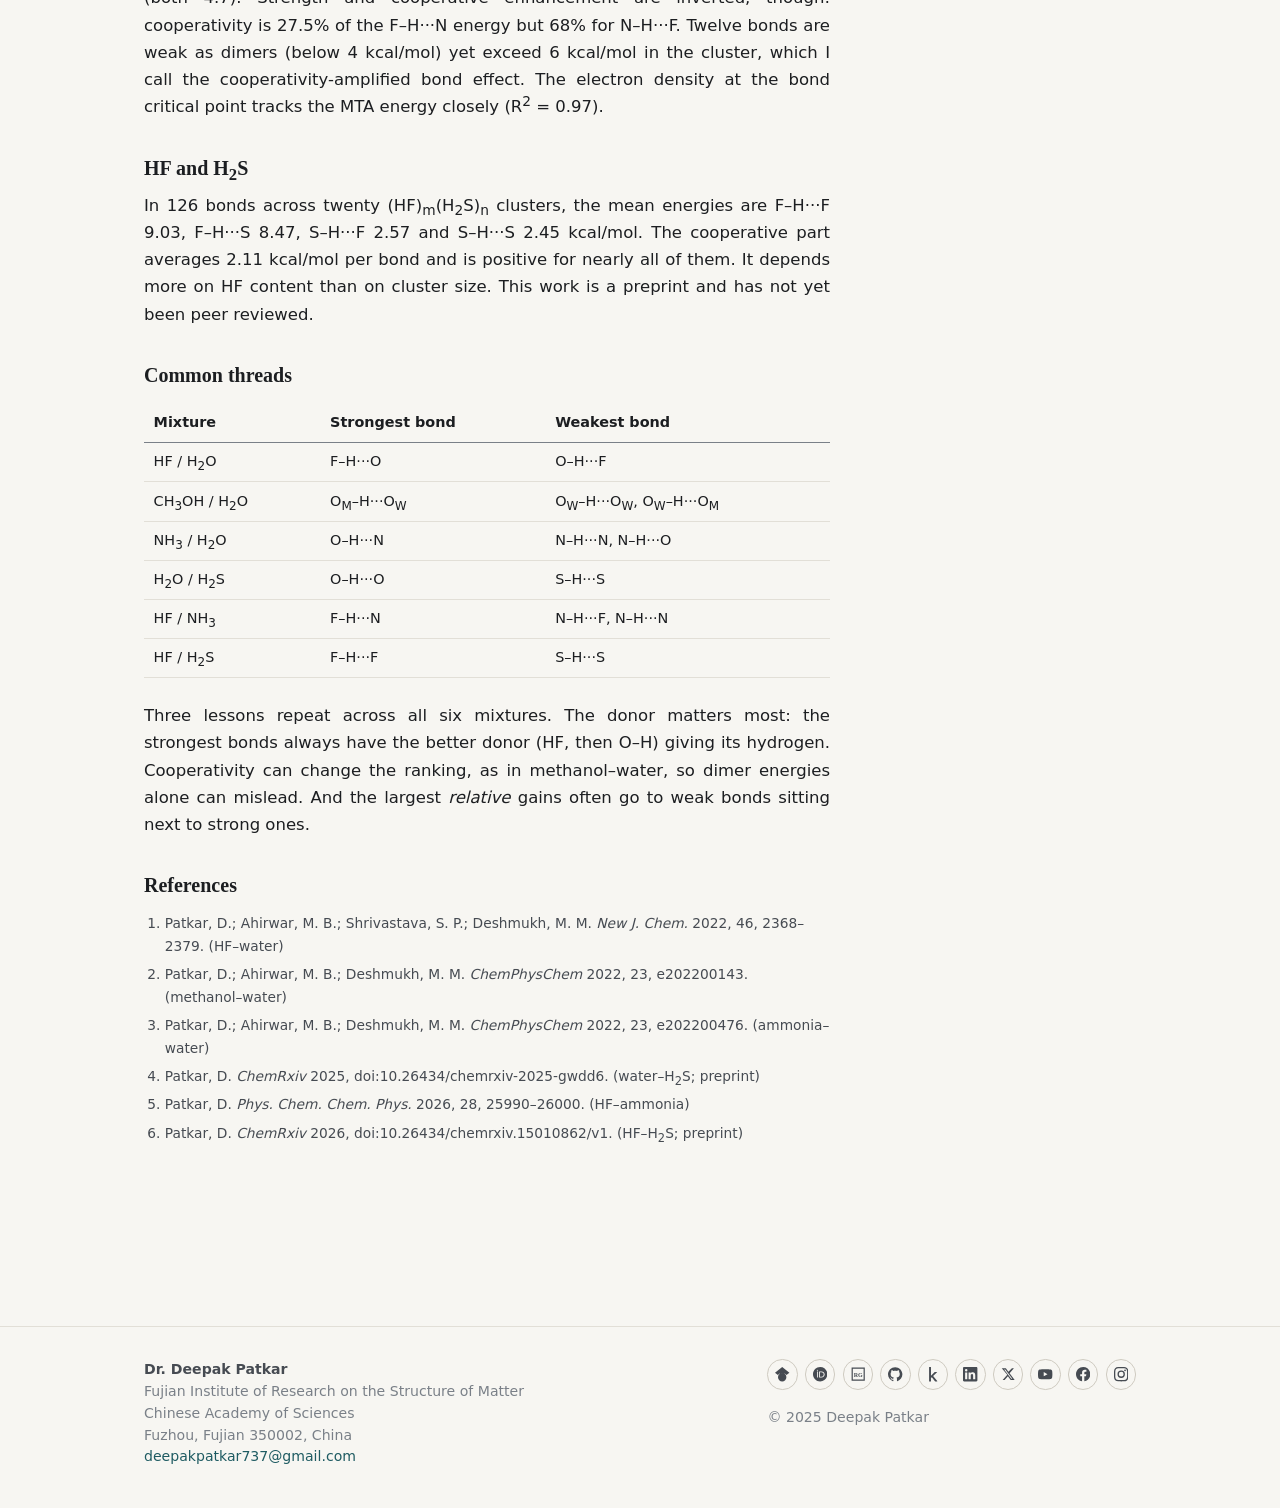
==== commit d6d77bb8: "Blog series on MTA and clusters; software page corrected - Post 1: MTA section rewritten for cluster" ====
--- a/blog.html
+++ b/blog.html
@@ -24,6 +24,7 @@
 <script src="data/cv.js"></script>
 <script src="data/later.js"></script>
 <script src="data/gallery.js"></script>
+<script src="data/blog.js"></script>
 <script src="assets/js/site.js"></script>
 </body>
 </html>
--- a/assets/css/style.css
+++ b/assets/css/style.css
@@ -111,12 +111,12 @@
 .small { font-size: .88rem; }
 
 /* ---------- home ---------- */
-.intro { display: grid; grid-template-columns: minmax(0, 1fr) 240px; gap: 3rem; align-items: start; }
+.intro { display: grid; grid-template-columns: minmax(0, 1fr) 230px; gap: 2.75rem; align-items: start; }
 .intro h1 { font-size: clamp(2.2rem, 5vw, 3rem); margin: 0; letter-spacing: -.015em; }
-.intro .role { margin: .4rem 0 1.5rem; color: var(--ink-2); font-size: 1.05rem; }
+.intro .role { margin: .4rem 0 1.5rem; color: var(--ink-2); font-size: 1rem; }
 .intro .role a { color: inherit; border-bottom: 1px solid var(--rule-2); }
 .intro .role a:hover { text-decoration: none; border-color: var(--accent); }
-.intro .about p { max-width: 62ch; }
+.intro .about p { max-width: none; text-align: justify; hyphens: auto; -webkit-hyphens: auto; }
 .portrait { margin: 0; border: 1px solid var(--rule); background: var(--surface); padding: 6px; }
 .portrait img { aspect-ratio: 4 / 5; object-fit: cover; width: 100%; }
 .portrait figcaption { font-size: .8rem; color: var(--ink-3); padding: .5rem .25rem .1rem; line-height: 1.4; }
@@ -242,11 +242,37 @@
 .gallery figcaption { font-size: .85rem; color: var(--ink-3); margin-top: .35rem; }
 
 /* ---------- blog ---------- */
-.post { max-width: var(--text); padding: 1.5rem 0 2rem; border-top: 1px solid var(--rule); }
-.post h2 { margin: 0 0 .25rem; font-size: 1.5rem; }
-.post .meta { font-family: var(--mono); font-size: .78rem; color: var(--ink-3); margin-bottom: 1rem; }
-.post img { max-width: 260px; border: 1px solid var(--rule); background: #fff; margin: 0 0 1rem; }
-.post .refs { font-size: .85rem; color: var(--ink-3); border-top: 1px dashed var(--rule-2); padding-top: .6rem; }
+.blog-layout { display: grid; grid-template-columns: minmax(0, 1fr) 250px; gap: 3.5rem; align-items: start; }
+.blog-main { min-width: 0; }
+.post { padding: 0 0 3rem; margin-bottom: 3rem; border-bottom: 1px solid var(--rule); }
+.post:last-child { border-bottom: 0; }
+.post .meta { font-family: var(--mono); font-size: .78rem; color: var(--ink-3); margin-bottom: .5rem; text-transform: uppercase; letter-spacing: .04em; }
+.post h2 { margin: 0 0 1rem; font-size: clamp(1.6rem, 3vw, 2rem); letter-spacing: -.01em; }
+.post h3 { font-size: 1.25rem; margin: 2.2rem 0 .7rem; scroll-margin-top: 5rem; }
+.post p { text-align: justify; hyphens: auto; -webkit-hyphens: auto; }
+.post .lede { font-family: var(--serif); font-size: 1.2rem; line-height: 1.55; color: var(--ink-2); text-align: left; }
+.post-fig { margin: 1.5rem 0 2rem; float: right; width: 240px; margin-left: 1.75rem; }
+.post-fig img { width: 100%; border: 1px solid var(--rule); background: #fff; padding: 6px; }
+.post-fig figcaption { font-size: .82rem; color: var(--ink-3); margin-top: .4rem; line-height: 1.45; }
+.post ol.refs { clear: both; font-size: .86rem; color: var(--ink-2); padding-left: 1.3rem; }
+.post ol.refs li { margin: .35rem 0; }
+.toc { position: sticky; top: 5.5rem; max-height: calc(100vh - 7rem); overflow: auto; }
+.toc-inner { border-left: 1px solid var(--rule-2); padding-left: 1.1rem; }
+.toc-title { font-family: var(--mono); font-size: .72rem; text-transform: uppercase; letter-spacing: .08em; color: var(--ink-3); margin-bottom: .6rem; }
+.toc ol { list-style: none; margin: 0; padding: 0; }
+.toc ol ol { margin: .35rem 0 .9rem; display: none; }
+.toc li.open > ol { display: block; }
+.toc > .toc-inner > ol > li { margin-bottom: .55rem; }
+.toc a { display: block; color: var(--ink-2); font-size: .88rem; line-height: 1.4; padding: .22rem 0; }
+.toc a.toc-post { color: var(--ink); font-weight: 600; font-family: var(--serif); font-size: .98rem; }
+.toc a:hover { color: var(--accent); text-decoration: none; }
+.toc a.active { color: var(--accent); position: relative; }
+.toc a.active::before { content: ""; position: absolute; left: -1.15rem; top: .2rem; bottom: .2rem; width: 2px; background: var(--accent); }
+@media (max-width: 900px) {
+  .blog-layout { grid-template-columns: 1fr; gap: 0; }
+  .toc { position: static; order: -1; margin-bottom: 2rem; max-height: none; }
+  .post-fig { float: none; width: 220px; margin-left: 0; }
+}
 
 /* ---------- footer ---------- */
 .site-footer { border-top: 1px solid var(--rule); padding: 2rem 0 2.5rem; font-size: .88rem; color: var(--ink-3); }
@@ -266,7 +292,7 @@
 .nav a { white-space: nowrap; }
 @media (max-width: 1180px) { .brand small { display: none; } }
 .theme.no-img { grid-template-columns: 1fr; }
-.theme.no-img p { max-width: 75ch; }
+.theme.no-img p { max-width: none; text-align: justify; hyphens: auto; -webkit-hyphens: auto; }
 
 /* people: larger portraits */
 .people-grid { grid-template-columns: repeat(auto-fill, minmax(330px, 1fr)); }
@@ -274,9 +300,31 @@
 .person img, .person .ph { width: 118px; height: 148px; object-fit: cover; object-position: 50% 20%; border-radius: 4px; border: 1px solid var(--rule); }
 
 /* gallery zoom */
-.gallery a { display: block; }
-.gallery a:hover img { border-color: var(--accent); }
-dialog.zoom { border: 0; padding: 0; background: transparent; max-width: 94vw; max-height: 92vh; }
-dialog.zoom::backdrop { background: rgba(10, 12, 14, .82); }
-dialog.zoom img { max-width: 94vw; max-height: 88vh; object-fit: contain; }
-dialog.zoom .icon-btn { position: fixed; top: 1rem; right: 1rem; background: var(--bg); font-size: 1.3rem; }
+.gallery a { display: block; overflow: hidden; }
+.gallery img { transition: transform .25s ease; }
+.gallery a:hover img { transform: scale(1.03); }
+dialog.zoom { border: 0; padding: 0; margin: 0; width: 100vw; height: 100vh; max-width: none; max-height: none;
+  background: rgba(10, 12, 14, .92); display: none; place-items: center; }
+dialog.zoom[open] { display: grid; }
+dialog.zoom::backdrop { background: transparent; }
+dialog.zoom figure { margin: 0; text-align: center; }
+dialog.zoom img { max-width: 88vw; max-height: 84vh; object-fit: contain; margin: 0 auto; box-shadow: 0 10px 40px rgba(0,0,0,.5); }
+dialog.zoom figcaption { color: #e7e5e0; font-size: .95rem; margin-top: .75rem; min-height: 1.2em; }
+.zbtn { position: fixed; border: 0; background: rgba(255,255,255,.12); color: #fff; cursor: pointer;
+  width: 3rem; height: 3rem; border-radius: 50%; font-size: 2rem; line-height: 1; display: grid; place-items: center; }
+.zbtn:hover { background: rgba(255,255,255,.25); }
+.zclose { top: 1rem; right: 1rem; font-size: 1.7rem; }
+.zprev { left: 1rem; top: 50%; transform: translateY(-50%); }
+.znext { right: 1rem; top: 50%; transform: translateY(-50%); }
+.zcount { position: fixed; top: 1.4rem; left: 1.25rem; color: #c9ccd0; font: .85rem var(--mono); }
+@media (max-width: 600px) { .zprev, .znext { top: auto; bottom: 1rem; transform: none; } }
+
+/* blog: equations and data tables */
+.post p.eq { text-align: center; font-family: var(--serif); font-size: 1.08rem; margin: 1.1rem 0 1.3rem;
+  padding: .7rem 1rem; background: var(--surface); border: 1px solid var(--rule); border-radius: var(--radius); overflow-x: auto; }
+.post table.data { border-collapse: collapse; width: 100%; margin: 1rem 0 1.5rem; font-size: .9rem; }
+.post table.data caption { caption-side: bottom; text-align: left; font-size: .8rem; color: var(--ink-3); padding-top: .4rem; }
+.post table.data th, .post table.data td { padding: .45rem .6rem; border-bottom: 1px solid var(--rule); text-align: left; }
+.post table.data thead th { border-bottom: 1.5px solid var(--ink-3); font-weight: 600; color: var(--ink); }
+.post table.data td:not(:first-child) { font-variant-numeric: tabular-nums; }
+@media (max-width: 600px) { .post table.data { display: block; overflow-x: auto; } }
